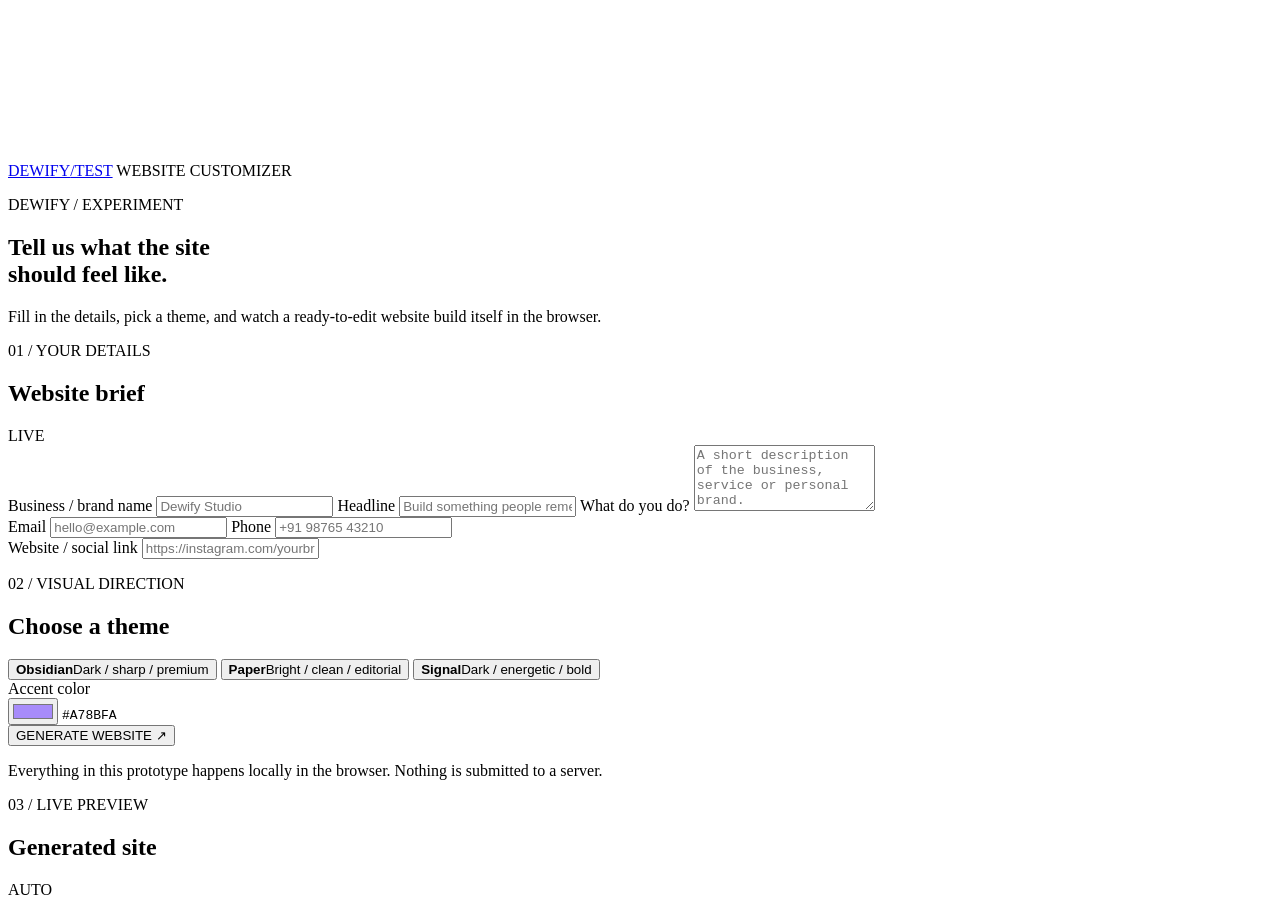
==== public/index.html @ 3fcd6c7c "Add index.html to Cloudflare static assets" ====
<!doctype html>
<html lang="en">
<head>
  <meta charset="utf-8">
  <meta name="viewport" content="width=device-width,initial-scale=1">
  <meta name="theme-color" content="#070707">
  <meta name="description" content="DEWIFY website customizer experiment">
  <title>DEWIFY TEST — Website Customizer</title>
  <link rel="stylesheet" href="styles.css">
</head>
<body>
  <canvas id="starfield" aria-hidden="true"></canvas>

  <header class="site-header">
    <div class="container nav">
      <a class="brand" href="./">DEWIFY<span>/TEST</span></a>
      <span class="store-pill">WEBSITE CUSTOMIZER</span>
    </div>
  </header>

  <main class="container shell">
    <section class="intro">
      <p class="eyebrow">DEWIFY / EXPERIMENT</p>
      <h1>Tell us what the site<br><span>should feel like.</span></h1>
      <p class="lead">Fill in the details, pick a theme, and watch a ready-to-edit website build itself in the browser.</p>
    </section>

    <section class="workspace">
      <form id="siteForm" class="panel survey" autocomplete="off">
        <div class="panel-head">
          <div>
            <p class="eyebrow">01 / YOUR DETAILS</p>
            <h2>Website brief</h2>
          </div>
          <span class="step">LIVE</span>
        </div>

        <label>
          <span>Business / brand name</span>
          <input id="businessName" name="businessName" maxlength="60" placeholder="Dewify Studio" required>
        </label>

        <label>
          <span>Headline</span>
          <input id="headline" name="headline" maxlength="100" placeholder="Build something people remember" required>
        </label>

        <label>
          <span>What do you do?</span>
          <textarea id="about" name="about" maxlength="420" rows="4" placeholder="A short description of the business, service or personal brand." required></textarea>
        </label>

        <div class="split">
          <label>
            <span>Email</span>
            <input id="email" name="email" type="email" maxlength="120" placeholder="hello@example.com">
          </label>
          <label>
            <span>Phone</span>
            <input id="phone" name="phone" maxlength="30" placeholder="+91 98765 43210">
          </label>
        </div>

        <label>
          <span>Website / social link</span>
          <input id="link" name="link" maxlength="180" placeholder="https://instagram.com/yourbrand">
        </label>

        <div class="panel-head compact">
          <div>
            <p class="eyebrow">02 / VISUAL DIRECTION</p>
            <h2>Choose a theme</h2>
          </div>
        </div>

        <div class="theme-grid" role="radiogroup" aria-label="Website themes">
          <button type="button" class="theme-card active" data-theme="obsidian" aria-pressed="true">
            <strong>Obsidian</strong><span>Dark / sharp / premium</span>
          </button>
          <button type="button" class="theme-card" data-theme="paper" aria-pressed="false">
            <strong>Paper</strong><span>Bright / clean / editorial</span>
          </button>
          <button type="button" class="theme-card" data-theme="signal" aria-pressed="false">
            <strong>Signal</strong><span>Dark / energetic / bold</span>
          </button>
        </div>

        <label class="color-row">
          <span>Accent color</span>
          <div class="color-control">
            <input id="accent" name="accent" type="color" value="#a78bfa" aria-label="Accent color">
            <code id="accentHex">#A78BFA</code>
          </div>
        </label>

        <button class="generate" type="button" id="generateBtn">GENERATE WEBSITE <span>↗</span></button>
        <p class="fine-print">Everything in this prototype happens locally in the browser. Nothing is submitted to a server.</p>
      </form>

      <section class="panel preview-wrap" aria-label="Website preview">
        <div class="panel-head">
          <div>
            <p class="eyebrow">03 / LIVE PREVIEW</p>
            <h2>Generated site</h2>
          </div>
          <span id="previewStatus" class="step">AUTO</span>
        </div>

        <div id="preview" class="site-preview">
          <div class="preview-browser">
            <span></span><span></span><span></span>
          </div>
          <div id="previewSite" class="preview-site"></div>
        </div>
      </section>
    </section>
  </main>

  <div id="toast" class="toast" role="status" aria-live="polite"></div>

  <script src="stars.js"></script>
  <script src="app.js"></script>
  <script src="auth.js"></script>
</body>
</html>
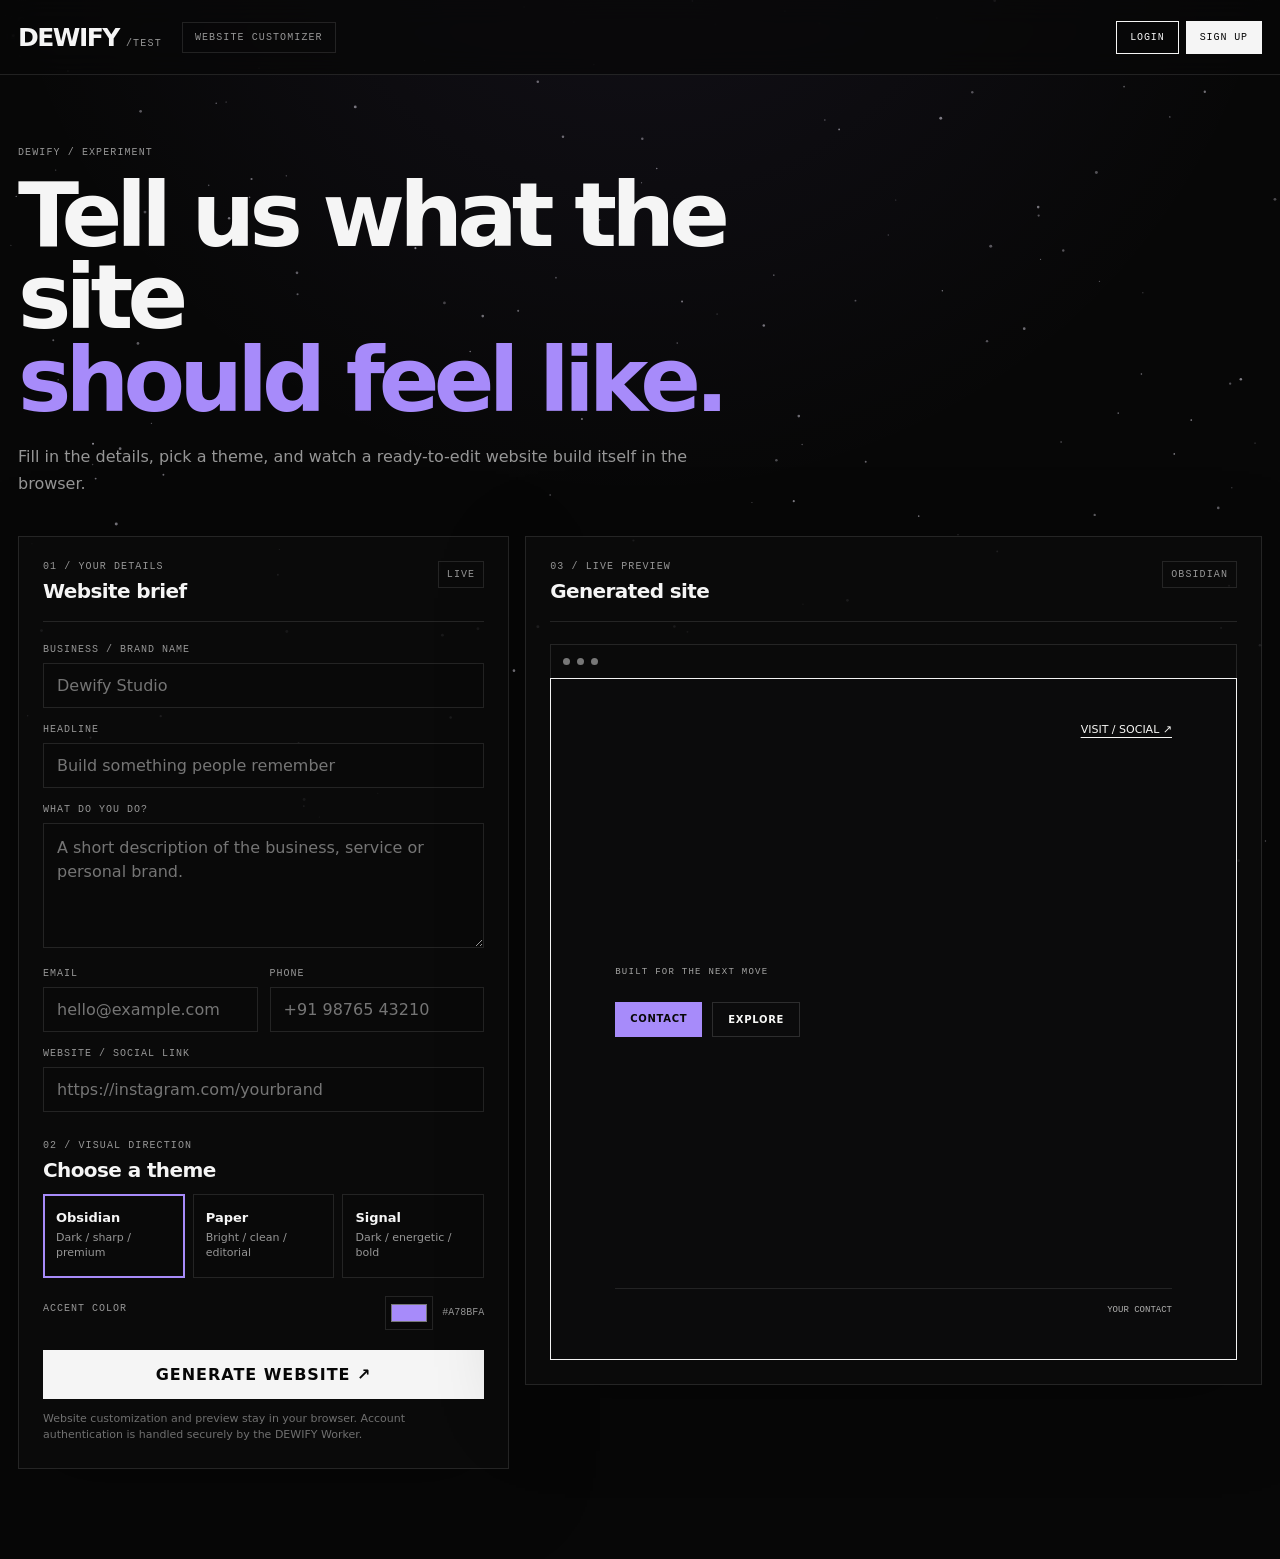
==== commit 61b6b47c: "Update auth hosting note" ====
--- a/public/index.html
+++ b/public/index.html
@@ -94,7 +94,7 @@
         </label>
 
         <button class="generate" type="button" id="generateBtn">GENERATE WEBSITE <span>↗</span></button>
-        <p class="fine-print">Everything in this prototype happens locally in the browser. Nothing is submitted to a server.</p>
+        <p class="fine-print">Website customization and preview stay in your browser. Account authentication is handled securely by the DEWIFY Worker.</p>
       </form>
 
       <section class="panel preview-wrap" aria-label="Website preview">
--- a/public/styles.css
+++ b/public/styles.css
@@ -0,0 +1,44 @@
+*{box-sizing:border-box}
+:root{--bg:#070707;--panel:rgba(12,12,12,.82);--text:#f5f5f5;--dim:#969696;--line:rgba(255,255,255,.11);--accent:#a78bfa}
+html{background:var(--bg);color:var(--text);font-family:Inter,ui-sans-serif,system-ui,-apple-system,BlinkMacSystemFont,"Segoe UI",sans-serif}
+body{margin:0;min-height:100vh;background:radial-gradient(circle at 50% -10%,rgba(167,139,250,.08),transparent 36%),#070707}
+a{color:inherit;text-decoration:none}
+button,input,textarea{font:inherit}
+button{color:inherit}
+canvas#starfield{position:fixed;inset:0;width:100%;height:100%;pointer-events:none;opacity:.65}
+.container{width:min(1380px,calc(100% - 36px));margin:0 auto}
+.site-header{position:relative;z-index:5;border-bottom:1px solid var(--line);background:rgba(7,7,7,.72);backdrop-filter:blur(14px)}
+.nav{height:74px;display:flex;align-items:center;justify-content:space-between;gap:20px}
+.brand{font-weight:900;letter-spacing:-.06em;font-size:25px}.brand span{color:var(--dim);font:10px ui-monospace,SFMono-Regular,Menlo,monospace;letter-spacing:.12em;margin-left:7px}
+.store-pill,.step,.eyebrow{font:10px ui-monospace,SFMono-Regular,Menlo,monospace;letter-spacing:.11em;text-transform:uppercase}
+.store-pill{border:1px solid var(--line);padding:9px 12px;color:var(--dim)}
+.auth-slot{position:relative;margin-left:auto}.auth-actions{display:flex;gap:7px}.auth-button{border:1px solid var(--text);background:transparent;color:var(--text);padding:10px 13px;font:10px ui-monospace,SFMono-Regular,Menlo,monospace;letter-spacing:.09em;cursor:pointer}.auth-button:hover{background:var(--text);color:#070707}.auth-button-primary{background:var(--text);color:#070707}.auth-button-primary:hover{background:var(--accent);border-color:var(--accent);color:#070707}
+.auth-modal[hidden]{display:none}.auth-modal{position:fixed;inset:0;z-index:50;display:grid;place-items:center;padding:20px}.auth-backdrop{position:absolute;inset:0;background:rgba(0,0,0,.72);backdrop-filter:blur(10px)}.auth-card{position:relative;z-index:1;width:min(440px,100%);border:1px solid var(--line);background:#0c0c0c;padding:28px;box-shadow:0 30px 100px rgba(0,0,0,.45)}.auth-tabs{display:flex;gap:6px;margin:18px 0 15px}.auth-tab{border:1px solid var(--line);background:#090909;color:var(--dim);padding:8px 10px;font:9px ui-monospace,SFMono-Regular,Menlo,monospace;letter-spacing:.08em;cursor:pointer}.auth-tab.active{border-color:var(--text);color:var(--text);background:#111}.auth-card h2{font-size:36px;line-height:1;letter-spacing:-.055em;margin:13px 0 10px}.auth-copy{color:var(--dim);line-height:1.6;font-size:13px;margin:0 0 24px}.auth-close{position:absolute;top:12px;right:12px;border:0;background:transparent;color:var(--dim);font-size:25px;line-height:1;cursor:pointer}
+.auth-submit{width:100%;border:1px solid var(--text);background:var(--text);color:#070707;padding:13px 15px;font-weight:900;letter-spacing:.05em;cursor:pointer}.auth-submit:hover{background:var(--accent);border-color:var(--accent)}.auth-submit:disabled{opacity:.5;cursor:wait}
+.auth-message{min-height:18px;color:var(--dim);font-size:12px;line-height:1.5;margin:13px 0 0}.auth-message.success{color:#b8f1c8}.auth-message.error{color:#ffaaa0}
+.shell{position:relative;z-index:2;padding:72px 0 90px}
+.intro{max-width:820px;margin-bottom:38px}.intro h1{font-size:clamp(46px,7vw,90px);line-height:.92;letter-spacing:-.065em;margin:16px 0 22px}.intro h1 span{color:var(--accent)}
+.eyebrow{color:var(--dim);margin:0}.lead{max-width:720px;color:var(--dim);font-size:16px;line-height:1.7;margin:0}
+.workspace{display:grid;grid-template-columns:minmax(320px,.8fr) minmax(420px,1.2fr);gap:16px;align-items:start}
+.panel{border:1px solid var(--line);background:var(--panel);box-shadow:0 22px 80px rgba(0,0,0,.25)}
+.survey{padding:24px}
+.panel-head{display:flex;justify-content:space-between;align-items:start;gap:20px;border-bottom:1px solid var(--line);padding-bottom:18px;margin-bottom:22px}.panel-head h2{margin:7px 0 0;font-size:20px;letter-spacing:-.03em}.panel-head.compact{border-bottom:0;margin-top:28px;margin-bottom:12px;padding-bottom:0}.step{color:var(--dim);border:1px solid var(--line);padding:7px 8px}
+label{display:block;margin:0 0 16px}.survey label>span,.auth-card label>span{display:block;color:var(--dim);font:10px ui-monospace,SFMono-Regular,Menlo,monospace;letter-spacing:.1em;text-transform:uppercase;margin-bottom:8px}
+input,textarea{width:100%;border:1px solid var(--line);background:#090909;color:var(--text);border-radius:0;outline:0;padding:12px 13px}.survey input:focus,.survey textarea:focus,.auth-card input:focus{border-color:var(--accent);box-shadow:0 0 0 2px rgba(167,139,250,.12)}textarea{resize:vertical;min-height:100px;line-height:1.55}
+.split{display:grid;grid-template-columns:1fr 1fr;gap:12px}
+.theme-grid{display:grid;grid-template-columns:repeat(3,1fr);gap:8px;margin-bottom:18px}.theme-card{min-height:84px;text-align:left;background:#090909;border:1px solid var(--line);padding:12px;cursor:pointer}.theme-card:hover{border-color:rgba(255,255,255,.3)}.theme-card.active{border-color:var(--accent);box-shadow:inset 0 0 0 1px var(--accent)}.theme-card strong{display:block;font-size:13px}.theme-card span{display:block;color:var(--dim);font-size:11px;line-height:1.35;margin-top:6px}
+.color-row{display:flex!important;align-items:center;justify-content:space-between;gap:12px}.color-control{display:flex;align-items:center;gap:9px}.color-control input{width:48px;height:34px;padding:3px;cursor:pointer}.color-control code{color:var(--dim);font:10px ui-monospace,SFMono-Regular,Menlo,monospace}
+.generate{width:100%;margin-top:4px;border:1px solid var(--text);background:var(--text);color:#070707;padding:14px 16px;font-weight:900;letter-spacing:.06em;cursor:pointer}.generate:hover{transform:translateY(-1px);background:var(--accent);border-color:var(--accent)}
+.fine-print{color:#707070;font-size:11px;line-height:1.5;margin:12px 0 0}
+.preview-wrap{position:sticky;top:18px;padding:24px}.preview-browser{height:34px;border:1px solid var(--line);border-bottom:0;background:#0a0a0a;display:flex;align-items:center;gap:7px;padding:0 12px}.preview-browser span{width:7px;height:7px;border-radius:50%;background:#777}
+.preview-site{min-height:680px;border:1px solid var(--line);overflow:hidden;background:#f1f1f1;color:#111}
+.preview-content{min-height:680px;padding:44px clamp(22px,5vw,64px);display:flex;flex-direction:column}
+.preview-nav{display:flex;justify-content:space-between;align-items:center;gap:20px;padding-bottom:45px}.preview-logo{font-weight:900;font-size:19px;letter-spacing:-.04em}.preview-nav a{font-size:11px;text-decoration:underline;text-underline-offset:4px}
+.preview-kicker{font:9px ui-monospace,SFMono-Regular,Menlo,monospace;letter-spacing:.14em;text-transform:uppercase;opacity:.65}
+.preview-hero{max-width:720px;margin:auto 0}.preview-hero h3{font-size:clamp(42px,6vw,78px);line-height:.94;letter-spacing:-.065em;margin:13px 0 18px;max-width:760px}.preview-hero h3 em{color:var(--site-accent);font-style:normal}.preview-hero p{max-width:630px;line-height:1.65;color:var(--site-muted);font-size:14px}
+.preview-actions{display:flex;gap:10px;flex-wrap:wrap;margin-top:25px}.preview-button{display:inline-flex;padding:11px 15px;background:var(--site-accent);color:var(--site-button-text);font-size:10px;font-weight:900;text-transform:uppercase;letter-spacing:.07em}.preview-button.secondary{background:transparent;border:1px solid var(--site-border);color:inherit}
+.preview-footer{display:flex;justify-content:space-between;gap:20px;margin-top:65px;padding-top:16px;border-top:1px solid var(--site-border);font:9px ui-monospace,SFMono-Regular,Menlo,monospace;opacity:.7}
+.account-shell{position:relative;z-index:2;padding:100px 0;max-width:900px}.account-shell h1{font-size:clamp(52px,8vw,100px);line-height:.9;letter-spacing:-.07em;margin:14px 0 22px}.account-status{font:11px ui-monospace,SFMono-Regular,Menlo,monospace;color:var(--dim);letter-spacing:.1em;text-transform:uppercase}.account-email{font-size:18px;margin:9px 0 24px}.account-logout{width:auto;padding:12px 17px;margin-bottom:22px}.account-home{display:block;color:var(--dim);font:11px ui-monospace,SFMono-Regular,Menlo,monospace;letter-spacing:.08em;text-transform:uppercase}
+.toast{position:fixed;z-index:20;left:50%;bottom:24px;transform:translate(-50%,20px);border:1px solid var(--line);background:#111;color:var(--text);padding:11px 14px;font:11px ui-monospace,SFMono-Regular,Menlo,monospace;opacity:0;pointer-events:none;transition:.2s}.toast.show{opacity:1;transform:translate(-50%,0)}
+@media(max-width:980px){.workspace{grid-template-columns:1fr}.preview-wrap{position:static}.preview-site,.preview-content{min-height:560px}}
+@media(max-width:640px){.container{width:min(100% - 24px,1380px)}.shell{padding-top:46px}.nav{height:64px}.store-pill{display:none}.intro h1{font-size:48px}.survey,.preview-wrap{padding:18px}.split,.theme-grid{grid-template-columns:1fr}.theme-card{min-height:64px}.auth-card{padding:22px}.auth-actions{gap:5px}.auth-button{padding:9px 9px}.auth-tab{flex:1}}
